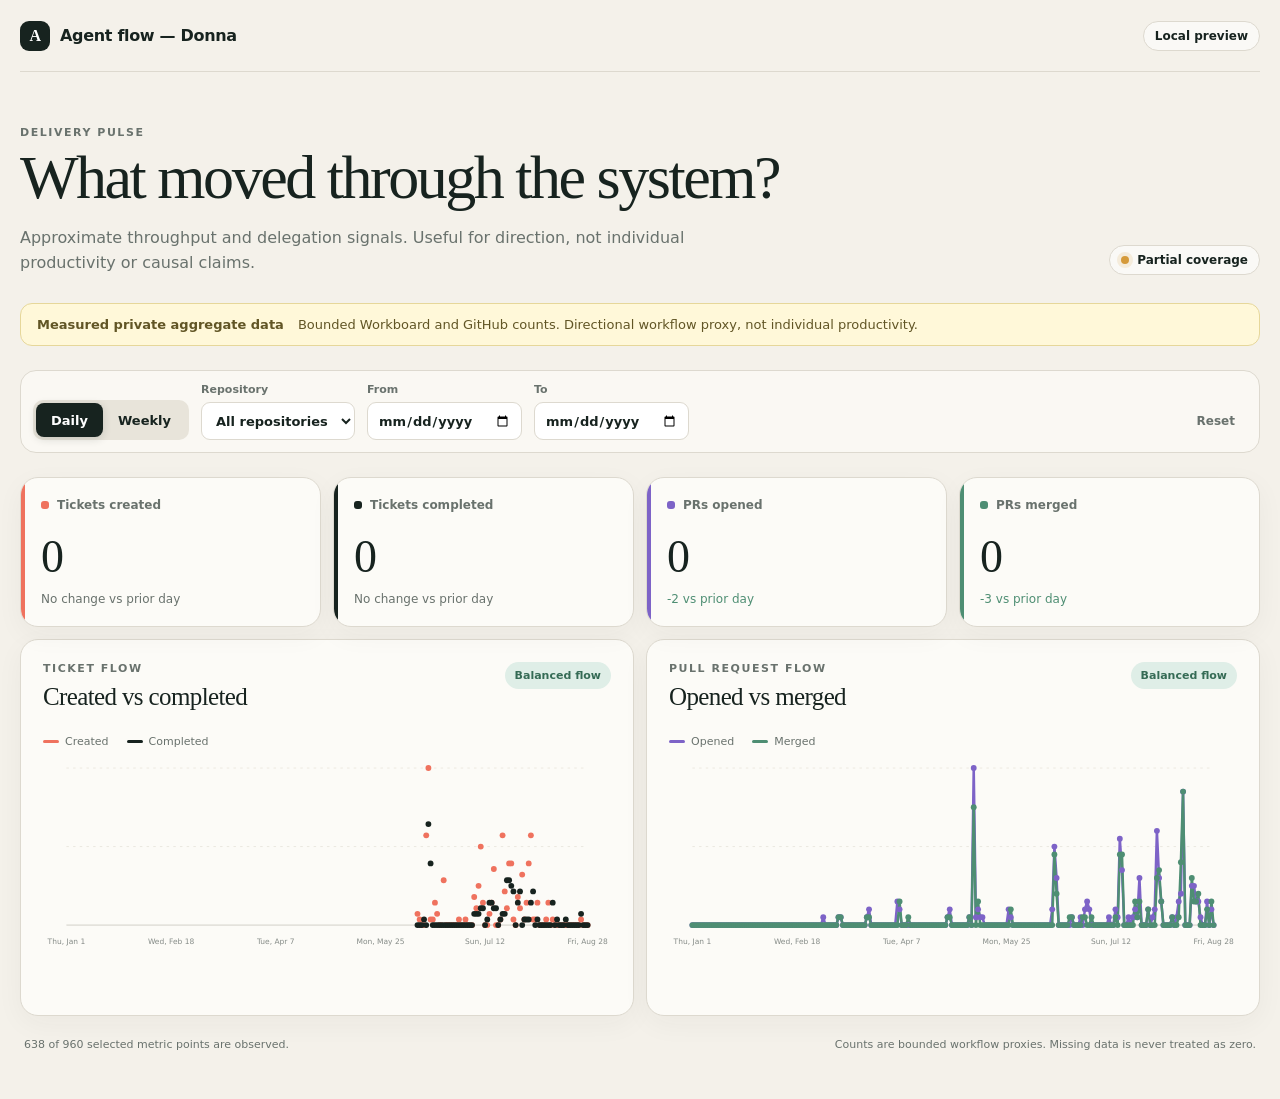
==== donna/index.html @ cb6b8d1b "Deploy CI repair verification" ====
<!doctype html>
<html lang="en">
  <head>
    <meta charset="UTF-8" />
    <meta name="viewport" content="width=device-width, initial-scale=1.0" />
    <meta
      name="description"
      content="Local throughput proxy dashboard for ticket and pull request flow"
    />
    <title>Agent flow — local preview</title>
    <link rel="stylesheet" href="./styles.css" />
  </head>
  <body>
    <main class="shell">
      <header class="topbar">
        <div class="brand">
          <span class="brand-mark" aria-hidden="true">A</span>
          <span id="brand-label">Agent flow</span>
        </div>
        <div class="preview-badge">Local preview</div>
      </header>

      <section class="intro" aria-labelledby="page-title">
        <div>
          <p class="eyebrow">Delivery pulse</p>
          <h1 id="page-title">What moved through the system?</h1>
          <p class="lede">
            Approximate throughput and delegation signals. Useful for direction,
            not individual productivity or causal claims.
          </p>
        </div>
        <div class="quality-pill" id="quality-pill" aria-live="polite">
          <span class="quality-dot"></span>
          <span id="quality-label">Loading coverage…</span>
        </div>
      </section>

      <aside class="demo-notice" id="demo-notice">
        <strong id="dataset-heading">Loading data…</strong>
        <span id="dataset-detail">Checking the bounded aggregate snapshot.</span>
      </aside>

      <section class="controls" aria-label="Dashboard filters">
        <div class="period-toggle" role="group" aria-label="Aggregation period">
          <button type="button" class="period-button active" data-period="daily" aria-pressed="true">Daily</button>
          <button type="button" class="period-button" data-period="weekly" aria-pressed="false">Weekly</button>
        </div>
        <label>
          <span>Repository</span>
          <select id="repository-filter">
            <option value="all">All repositories</option>
          </select>
        </label>
        <label>
          <span>From</span>
          <input id="start-filter" type="date" />
        </label>
        <label>
          <span>To</span>
          <input id="end-filter" type="date" />
        </label>
        <button type="button" class="reset-button" id="reset-filters">Reset</button>
      </section>

      <section class="kpi-grid" id="kpi-grid" aria-label="Latest throughput counts"></section>

      <section class="flow-grid">
        <article class="chart-card">
          <div class="card-heading">
            <div>
              <p class="eyebrow">Ticket flow</p>
              <h2>Created vs completed</h2>
            </div>
            <div class="delta-chip" id="ticket-delta"></div>
          </div>
          <div class="legend" aria-hidden="true">
            <span><i class="swatch coral"></i>Created</span>
            <span><i class="swatch ink"></i>Completed</span>
          </div>
          <div id="ticket-chart" class="chart"></div>
        </article>

        <article class="chart-card">
          <div class="card-heading">
            <div>
              <p class="eyebrow">Pull request flow</p>
              <h2>Opened vs merged</h2>
            </div>
            <div class="delta-chip" id="pr-delta"></div>
          </div>
          <div class="legend" aria-hidden="true">
            <span><i class="swatch violet"></i>Opened</span>
            <span><i class="swatch sage"></i>Merged</span>
          </div>
          <div id="pr-chart" class="chart"></div>
        </article>
      </section>

      <footer>
        <p id="coverage-detail">Coverage is calculated from the selected complete periods.</p>
        <p>Counts are bounded workflow proxies. Missing data is never treated as zero.</p>
      </footer>
    </main>

    <script type="module" src="./app.mjs"></script>
  </body>
</html>
---- donna/styles.css ----
:root {
  color-scheme: light;
  --paper: #f4f1ea;
  --surface: #fcfbf7;
  --ink: #17231f;
  --muted: #69726d;
  --line: #ddd9cf;
  --coral: #ef725e;
  --violet: #7d63c7;
  --sage: #4e8e73;
  font-family: Inter, ui-sans-serif, system-ui, -apple-system, BlinkMacSystemFont, "Segoe UI", sans-serif;
}

* { box-sizing: border-box; }
body { margin: 0; background: var(--paper); color: var(--ink); }
button, input, select { font: inherit; }
button { color: inherit; }

.shell { width: min(1240px, calc(100% - 40px)); margin: 0 auto; padding-bottom: 48px; }
.topbar { min-height: 72px; display: flex; align-items: center; justify-content: space-between; border-bottom: 1px solid var(--line); }
.brand { display: flex; align-items: center; gap: 10px; font-weight: 750; letter-spacing: -.02em; }
.brand-mark { display: grid; place-items: center; width: 30px; height: 30px; border-radius: 9px; background: var(--ink); color: white; font-family: Georgia, serif; }
.preview-badge, .quality-pill { border: 1px solid var(--line); border-radius: 999px; background: rgba(255,255,255,.58); padding: 7px 11px; font-size: 12px; font-weight: 700; }
.intro { display: flex; align-items: end; justify-content: space-between; gap: 32px; padding: 54px 0 28px; }
.eyebrow { margin: 0 0 8px; color: var(--muted); font-size: 11px; font-weight: 800; letter-spacing: .14em; text-transform: uppercase; }
h1 { margin: 0; max-width: 760px; font-family: Georgia, "Times New Roman", serif; font-size: clamp(38px, 5vw, 62px); font-weight: 500; letter-spacing: -.04em; line-height: .98; }
.lede { max-width: 670px; margin: 18px 0 0; color: var(--muted); font-size: 16px; line-height: 1.55; }
.quality-pill { display: flex; align-items: center; gap: 8px; white-space: nowrap; }
.quality-dot { width: 8px; height: 8px; border-radius: 50%; background: var(--sage); box-shadow: 0 0 0 4px rgba(78,142,115,.12); }
.quality-pill[data-status="partial"] .quality-dot { background: #d59a3a; box-shadow: 0 0 0 4px rgba(213,154,58,.14); }
.quality-pill[data-status="unavailable"] .quality-dot { background: #929893; box-shadow: none; }
.demo-notice { display: flex; align-items: center; gap: 14px; padding: 13px 16px; border: 1px solid #e6d79a; border-radius: 12px; background: #fff8d9; color: #615525; font-size: 13px; }
.demo-notice strong { flex: 0 0 auto; }
.controls { display: flex; align-items: end; gap: 12px; margin: 24px 0; padding: 12px; border: 1px solid var(--line); border-radius: 16px; background: rgba(252,251,247,.72); }
.controls label { display: grid; gap: 6px; color: var(--muted); font-size: 11px; font-weight: 750; }
.controls select, .controls input { min-height: 38px; border: 1px solid var(--line); border-radius: 9px; background: white; padding: 0 10px; color: var(--ink); font-size: 13px; }
.period-toggle { display: flex; padding: 3px; border-radius: 10px; background: #e8e4da; }
.period-button { min-height: 34px; border: 0; border-radius: 8px; background: transparent; padding: 0 15px; cursor: pointer; font-size: 13px; font-weight: 750; }
.period-button.active { background: var(--ink); color: white; box-shadow: 0 2px 8px rgba(23,35,31,.16); }
.reset-button { min-height: 38px; margin-left: auto; border: 0; background: transparent; padding: 0 12px; color: var(--muted); cursor: pointer; font-size: 12px; font-weight: 750; }
.kpi-grid { display: grid; grid-template-columns: repeat(4, 1fr); gap: 12px; }
.kpi-card, .chart-card { border: 1px solid var(--line); border-radius: 18px; background: var(--surface); box-shadow: 0 8px 28px rgba(42,49,44,.045); }
.kpi-card { position: relative; overflow: hidden; padding: 20px; }
.kpi-card::before { position: absolute; inset: 0 auto 0 0; width: 4px; background: var(--accent); content: ""; }
.kpi-card.coral { --accent: var(--coral); } .kpi-card.ink { --accent: var(--ink); } .kpi-card.violet { --accent: var(--violet); } .kpi-card.sage { --accent: var(--sage); }
.kpi-label { display: flex; align-items: center; gap: 8px; color: var(--muted); font-size: 12px; font-weight: 750; }
.metric-icon { width: 8px; height: 8px; border-radius: 3px; background: var(--accent); }
.kpi-value { margin-top: 22px; font-family: Georgia, serif; font-size: 46px; line-height: 1; }
.kpi-change { margin-top: 12px; color: var(--muted); font-size: 12px; }
.kpi-change.up { color: #aa4e3f; } .kpi-change.down { color: var(--sage); }
.flow-grid { display: grid; grid-template-columns: 1fr 1fr; gap: 12px; margin-top: 12px; }
.chart-card { min-width: 0; padding: 22px; }
.card-heading { display: flex; align-items: start; justify-content: space-between; gap: 16px; }
h2 { margin: 0; font-family: Georgia, serif; font-size: 25px; font-weight: 500; letter-spacing: -.025em; }
.delta-chip { flex: 0 0 auto; border-radius: 999px; padding: 7px 10px; background: #f1eee6; color: var(--muted); font-size: 11px; font-weight: 750; }
.delta-chip.warm { background: #fce7e1; color: #9f493a; } .delta-chip.cool { background: #dfeee7; color: #356b55; }
.legend { display: flex; gap: 18px; margin: 24px 0 5px; color: var(--muted); font-size: 11px; }
.legend span { display: flex; align-items: center; gap: 6px; }
.swatch { width: 16px; height: 3px; border-radius: 2px; } .swatch.coral { background: var(--coral); } .swatch.ink { background: var(--ink); } .swatch.violet { background: var(--violet); } .swatch.sage { background: var(--sage); }
.chart { min-height: 240px; }
.chart svg { display: block; width: 100%; height: auto; overflow: visible; }
.chart text { fill: #858b87; font-size: 9px; }
.axis { stroke: #c9c7bf; } .gridline { stroke: #e8e5dd; stroke-dasharray: 3 5; }
.empty-state { min-height: 240px; display: grid; place-items: center; color: var(--muted); font-size: 13px; }
footer { display: flex; justify-content: space-between; gap: 24px; padding: 22px 4px 0; color: var(--muted); font-size: 11px; }
footer p { margin: 0; }

@media (max-width: 900px) {
  .kpi-grid { grid-template-columns: repeat(2, 1fr); }
  .flow-grid { grid-template-columns: 1fr; }
  .controls { flex-wrap: wrap; }
  .reset-button { margin-left: 0; }
}

@media (max-width: 600px) {
  .shell { width: min(100% - 24px, 1240px); }
  .topbar { min-height: 60px; }
  .intro { display: grid; padding: 36px 0 22px; }
  h1 { font-size: 40px; }
  .quality-pill { width: fit-content; }
  .demo-notice { align-items: start; flex-direction: column; gap: 5px; }
  .controls { display: grid; grid-template-columns: 1fr 1fr; }
  .period-toggle, .controls label:first-of-type { grid-column: 1 / -1; }
  .period-button { flex: 1; }
  .controls select, .controls input { width: 100%; }
  .kpi-grid { grid-template-columns: 1fr 1fr; }
  .kpi-card { padding: 16px; }
  .kpi-value { margin-top: 18px; font-size: 38px; }
  .card-heading { display: grid; }
  .delta-chip { width: fit-content; }
  .chart-card { padding: 18px 14px; }
  footer { flex-direction: column; gap: 8px; }
}
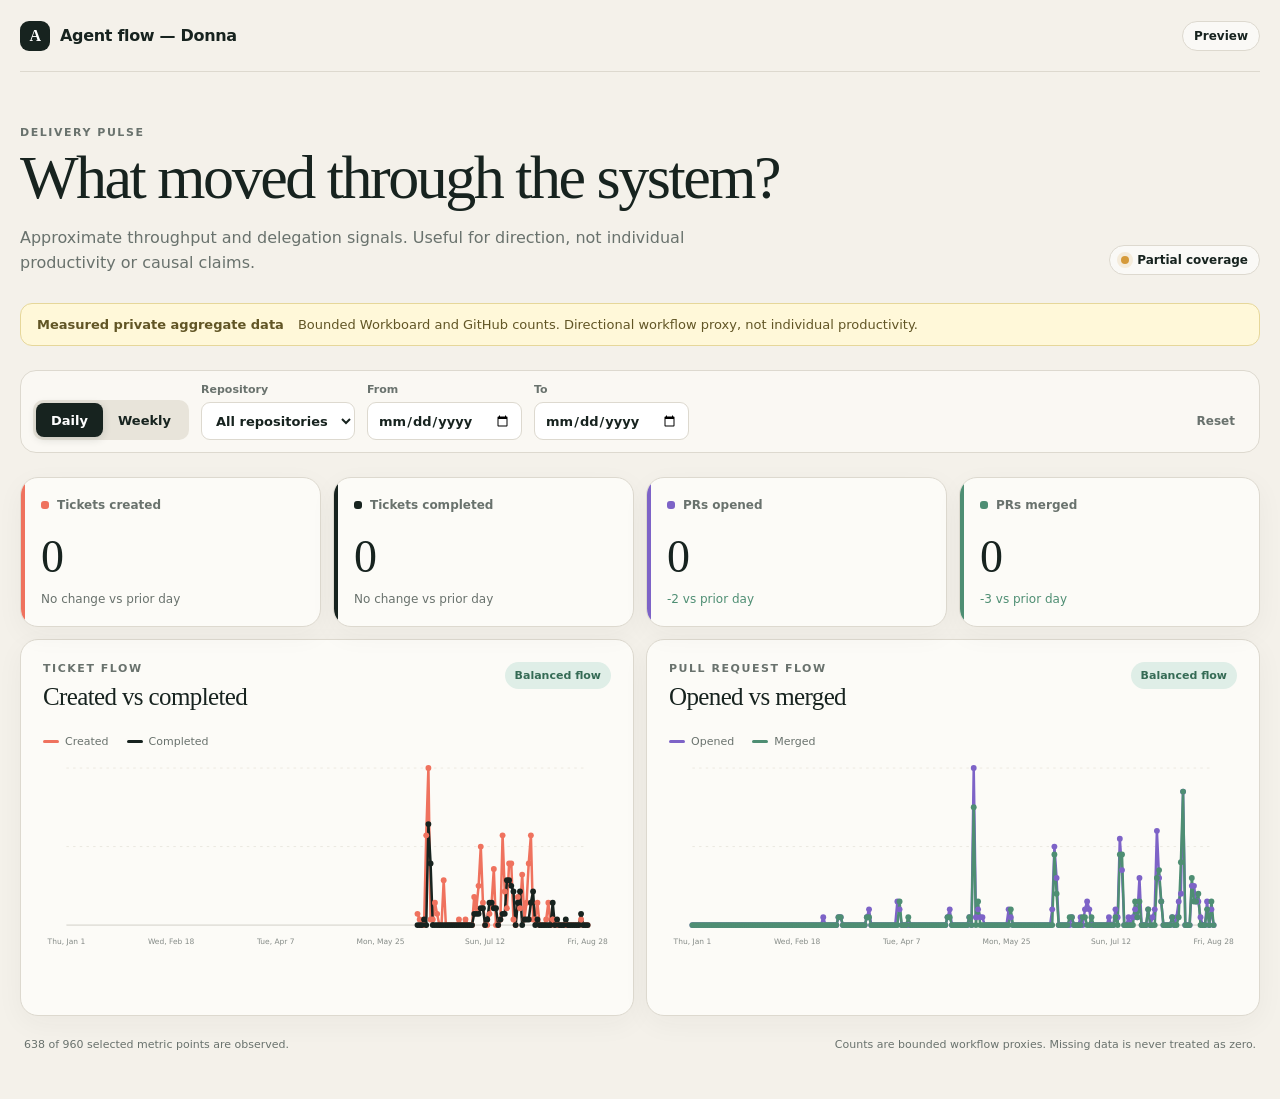
==== commit da661dbc: "Deploy eafcfb357d1f32ae09b00a8dcadf4cac5f692cbd" ====
--- a/donna/index.html
+++ b/donna/index.html
@@ -5,9 +5,10 @@
     <meta name="viewport" content="width=device-width, initial-scale=1.0" />
     <meta
       name="description"
-      content="Local throughput proxy dashboard for ticket and pull request flow"
+      content="Throughput proxy dashboard for ticket and pull request flow"
     />
-    <title>Agent flow — local preview</title>
+    <title>Agent flow — preview</title>
+    <link rel="icon" href="./favicon.svg" type="image/svg+xml" />
     <link rel="stylesheet" href="./styles.css" />
   </head>
   <body>
@@ -17,7 +18,7 @@
           <span class="brand-mark" aria-hidden="true">A</span>
           <span id="brand-label">Agent flow</span>
         </div>
-        <div class="preview-badge">Local preview</div>
+        <div class="preview-badge">Preview</div>
       </header>
 
       <section class="intro" aria-labelledby="page-title">
@@ -60,6 +61,7 @@
           <input id="end-filter" type="date" />
         </label>
         <button type="button" class="reset-button" id="reset-filters">Reset</button>
+        <p class="filter-error" id="filter-error" role="status" aria-live="polite"></p>
       </section>
 
       <section class="kpi-grid" id="kpi-grid" aria-label="Latest throughput counts"></section>
--- a/donna/styles.css
+++ b/donna/styles.css
@@ -31,13 +31,16 @@
 .quality-pill[data-status="unavailable"] .quality-dot { background: #929893; box-shadow: none; }
 .demo-notice { display: flex; align-items: center; gap: 14px; padding: 13px 16px; border: 1px solid #e6d79a; border-radius: 12px; background: #fff8d9; color: #615525; font-size: 13px; }
 .demo-notice strong { flex: 0 0 auto; }
-.controls { display: flex; align-items: end; gap: 12px; margin: 24px 0; padding: 12px; border: 1px solid var(--line); border-radius: 16px; background: rgba(252,251,247,.72); }
+.controls { display: flex; flex-wrap: wrap; align-items: end; gap: 12px; margin: 24px 0; padding: 12px; border: 1px solid var(--line); border-radius: 16px; background: rgba(252,251,247,.72); }
 .controls label { display: grid; gap: 6px; color: var(--muted); font-size: 11px; font-weight: 750; }
 .controls select, .controls input { min-height: 38px; border: 1px solid var(--line); border-radius: 9px; background: white; padding: 0 10px; color: var(--ink); font-size: 13px; }
 .period-toggle { display: flex; padding: 3px; border-radius: 10px; background: #e8e4da; }
 .period-button { min-height: 34px; border: 0; border-radius: 8px; background: transparent; padding: 0 15px; cursor: pointer; font-size: 13px; font-weight: 750; }
 .period-button.active { background: var(--ink); color: white; box-shadow: 0 2px 8px rgba(23,35,31,.16); }
 .reset-button { min-height: 38px; margin-left: auto; border: 0; background: transparent; padding: 0 12px; color: var(--muted); cursor: pointer; font-size: 12px; font-weight: 750; }
+.filter-error { flex-basis: 100%; margin: 0; color: #9f493a; font-size: 12px; font-weight: 700; }
+.filter-error:empty { display: none; }
+.controls input[aria-invalid="true"] { border-color: #c45c4b; box-shadow: 0 0 0 2px rgba(196,92,75,.12); }
 .kpi-grid { display: grid; grid-template-columns: repeat(4, 1fr); gap: 12px; }
 .kpi-card, .chart-card { border: 1px solid var(--line); border-radius: 18px; background: var(--surface); box-shadow: 0 8px 28px rgba(42,49,44,.045); }
 .kpi-card { position: relative; overflow: hidden; padding: 20px; }
@@ -81,6 +84,7 @@
   .demo-notice { align-items: start; flex-direction: column; gap: 5px; }
   .controls { display: grid; grid-template-columns: 1fr 1fr; }
   .period-toggle, .controls label:first-of-type { grid-column: 1 / -1; }
+  .filter-error { grid-column: 1 / -1; }
   .period-button { flex: 1; }
   .controls select, .controls input { width: 100%; }
   .kpi-grid { grid-template-columns: 1fr 1fr; }
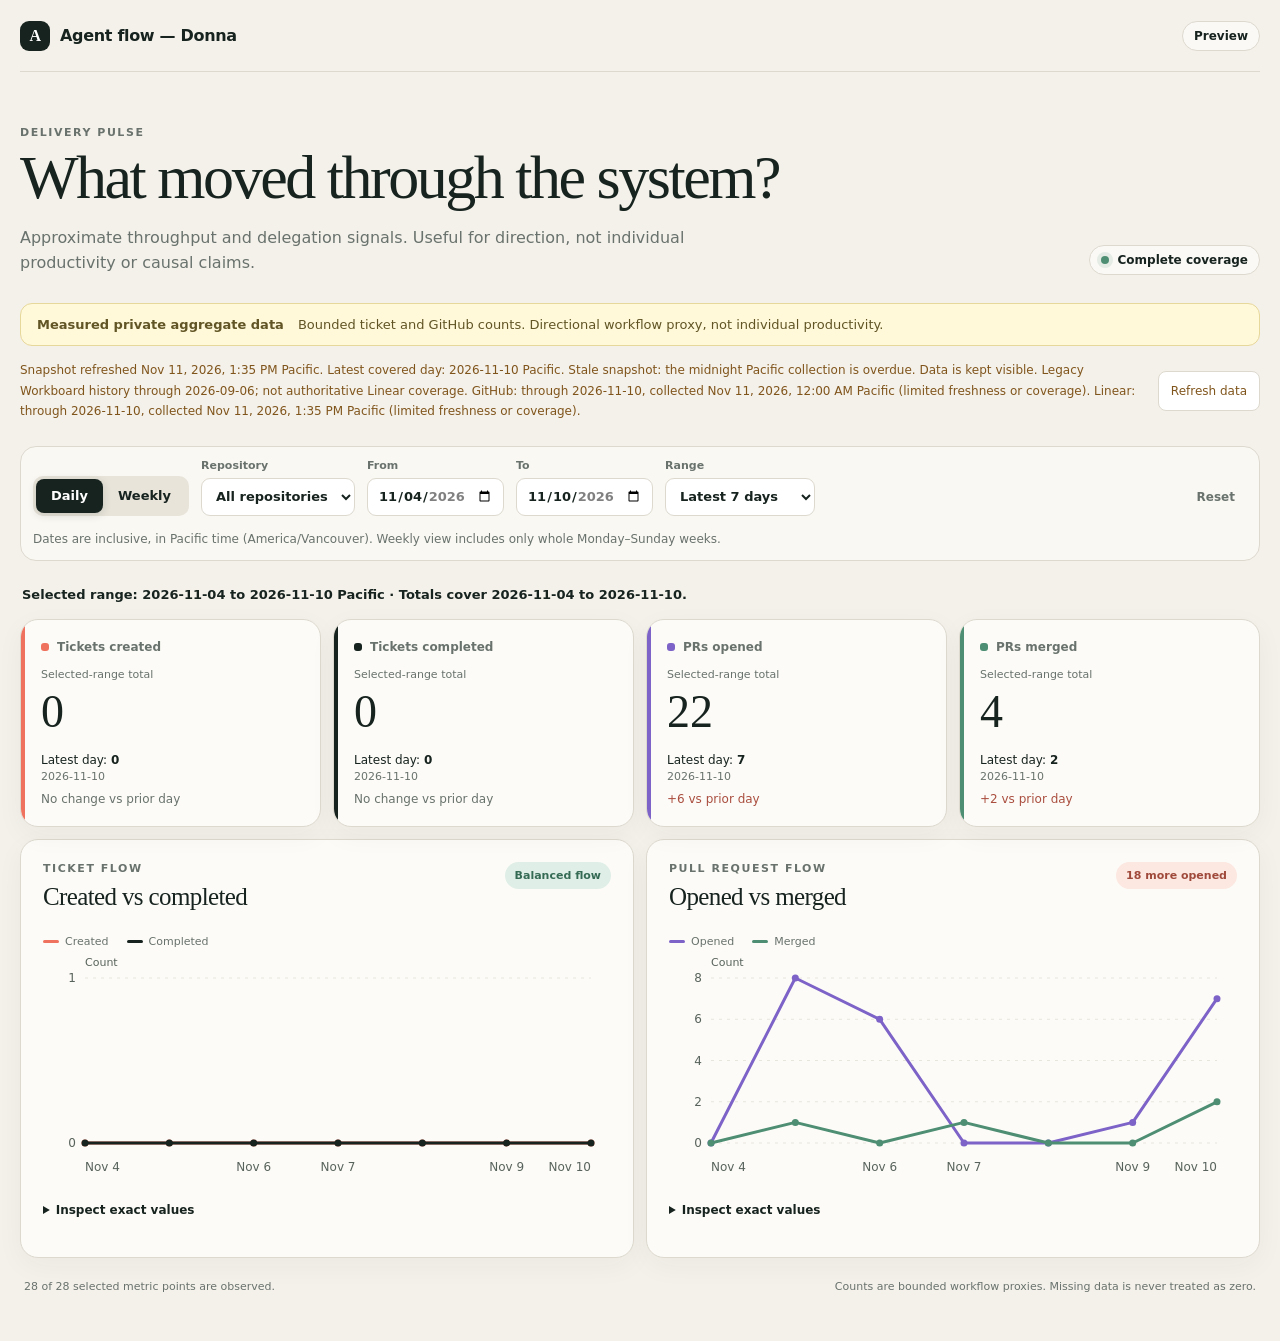
==== commit 4f0c926e: "Deploy 445fb0efbe7f8c6498b816feb76a193adb5e9446" ====
--- a/donna/index.html
+++ b/donna/index.html
@@ -9,7 +9,7 @@
     />
     <title>Agent flow — preview</title>
     <link rel="icon" href="./favicon.svg" type="image/svg+xml" />
-    <link rel="stylesheet" href="./styles.css" />
+    <link rel="stylesheet" href="./styles.css?v=921d85409b52eeef" />
   </head>
   <body>
     <main class="shell">
@@ -104,6 +104,6 @@
       </footer>
     </main>
 
-    <script type="module" src="./app.mjs"></script>
+    <script type="module" src="./app.mjs?v=2c558a41d2ca0c48"></script>
   </body>
 </html>
--- a/donna/styles.css
+++ b/donna/styles.css
@@ -95,3 +95,39 @@
   .chart-card { padding: 18px 14px; }
   footer { flex-direction: column; gap: 8px; }
 }
+
+/* Measured-route enhancements leave the approved synthetic design unchanged. */
+[hidden] { display: none !important; }
+.load-notice { margin: 16px 0; padding: 14px 16px; border: 1px solid var(--line); border-radius: 12px; background: var(--surface); display: flex; align-items: center; justify-content: space-between; gap: 12px; font-size: 14px; }
+.load-notice button, .freshness button { min-height: 40px; border: 1px solid var(--line); border-radius: 8px; padding: 8px 12px; background: white; cursor: pointer; white-space: nowrap; }
+.measured .freshness { margin: 14px 0 0; display: flex; align-items: center; gap: 14px; font-size: 12px; line-height: 1.7; color: var(--muted); }
+.measured .freshness p { margin: 0; flex: 1; }
+.measured .freshness[data-status="warning"] { color: #80551c; }
+.measured .date-help { flex-basis: 100%; margin: 2px 0 0; color: var(--muted); font-size: 12px; line-height: 1.5; }
+.measured .range-summary { margin: 0 2px 14px; font-size: 13px; line-height: 1.6; font-weight: 650; }
+.measured .kpi-period { font-size: 11px; color: var(--muted); margin-top: 14px; }
+.measured .kpi-value { margin-top: 8px; }
+.measured .kpi-latest { margin-top: 16px; font-size: 12px; line-height: 1.5; }
+.measured .kpi-latest span { display: block; color: var(--muted); font-size: 11px; }
+.measured .kpi-change { margin-top: 6px; }
+.measured .partial-note { margin-top: 8px; color: #80551c; font-size: 11px; line-height: 1.5; }
+.measured .chart svg { overflow: hidden; }
+.measured .chart text { font-size: 12px; fill: #59635d; }
+.measured .chart .axis-unit { font-size: 11px; }
+.measured .chart-values { margin-top: 8px; font-size: 12px; }
+.measured .chart-values summary { cursor: pointer; min-height: 44px; padding: 12px 0; font-weight: 700; }
+.measured .chart-values p { color: var(--muted); line-height: 1.5; }
+.measured .chart-values table { width: 100%; border-collapse: collapse; font-size: 12px; table-layout: fixed; }
+.measured .chart-values caption { text-align: left; padding-bottom: 10px; font-weight: 700; }
+.measured .chart-values th, .measured .chart-values td { padding: 9px 5px; text-align: right; border-bottom: 1px solid var(--line); overflow-wrap: anywhere; }
+.measured .chart-values th:first-child { text-align: left; width: 46%; }
+.measured .chart-values tbody th { font-weight: 500; }
+.measured :is(button, select, input, summary):focus-visible, #retry-load:focus-visible { outline: 3px solid var(--violet); outline-offset: 3px; }
+@media (max-width: 600px) {
+  .measured .freshness { align-items: start; flex-direction: column; }
+  .measured .controls > * { min-width: 0; }
+  .measured .date-help { grid-column: 1 / -1; }
+  .measured .controls input { min-width: 0; }
+  .measured .controls label { min-width: 0; }
+  .load-notice { align-items: start; flex-direction: column; }
+}
